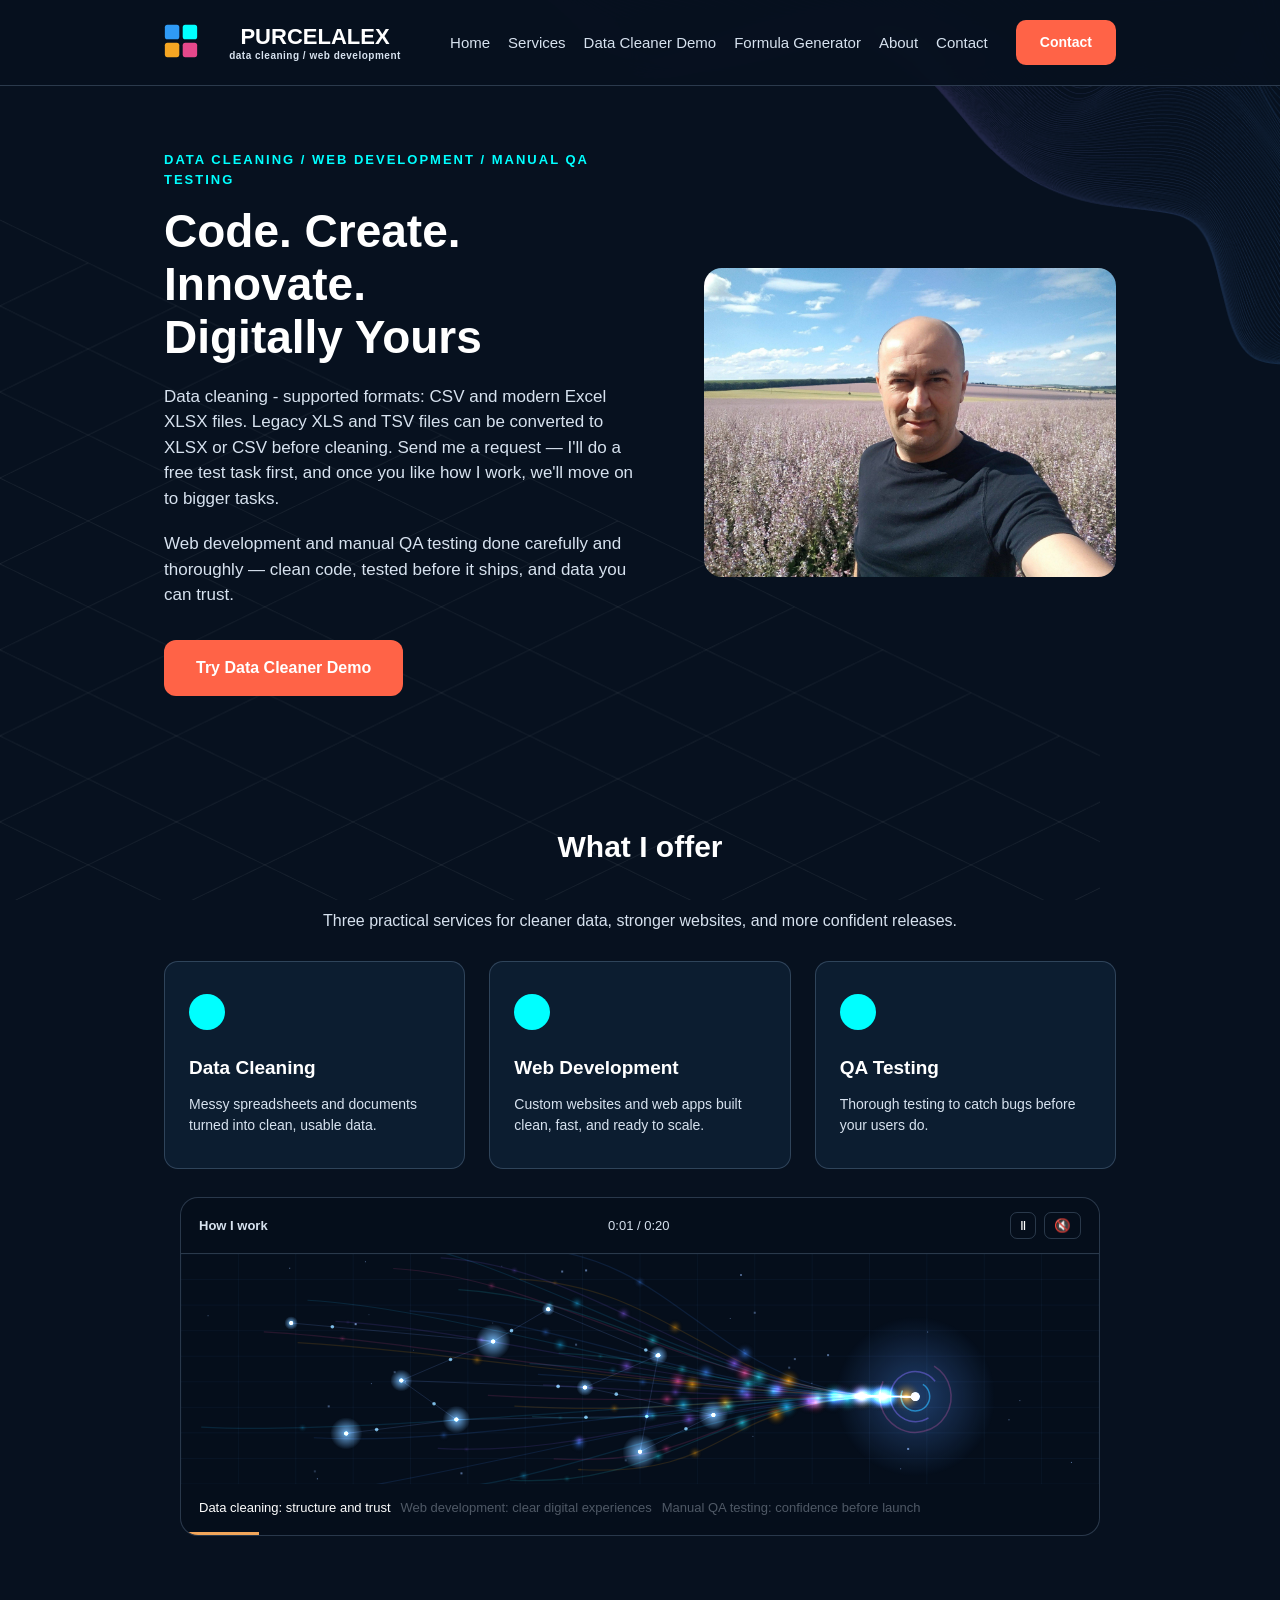
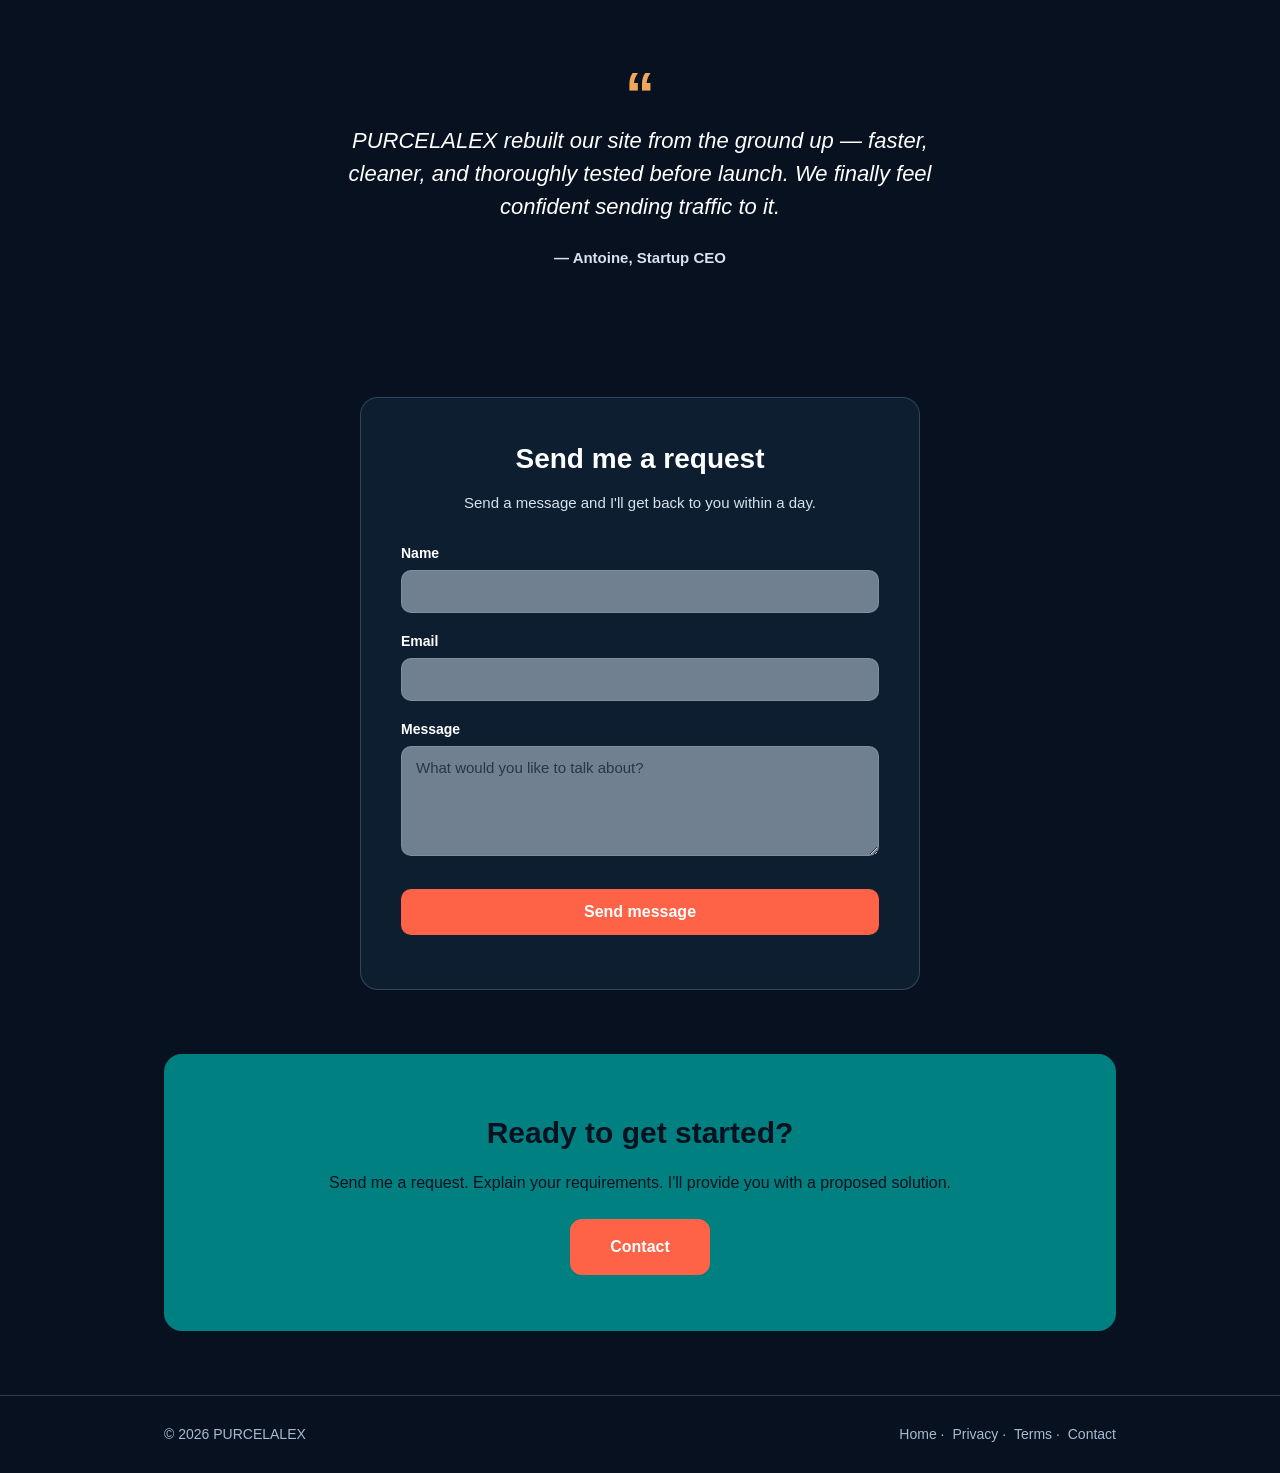
==== _deploy/index.html @ 0b71f367 "Add Dispatcher Tool nav link; Data Cleaner demo, nav script and assets - Header: new "Dispatcher Too" ====
<!DOCTYPE html>
<html lang="en">
<head>
<meta charset="UTF-8">
<meta name="viewport" content="width=device-width, initial-scale=1.0">
<title>PURCELALEX — data cleaning/web development</title>
<link rel="icon" type="image/svg+xml" href="logo-icon.svg">
<link rel="stylesheet" href="styles.css">
</head>
<body>

  <header>
    <nav class="container">
      <a href="index.html" class="logo">
        <img class="logo-mark" src="logo-iqon.svg" alt="">
        <span class="logo-copy"><span class="logo-name">PURCELALEX</span><span class="logo-tagline">data cleaning / web development</span></span>
      </a>
      <ul class="nav-links">
        <li><a href="index.html">Home</a></li>
        <li><a href="services.html">Services</a></li>
        <li><a href="data-cleaner-demo.html">Data Cleaner Demo</a></li>
        <li><a href="https://formula.purcelalex.com/">Formula Generator</a></li>
        <li><a href="about.html">About</a></li>
        <li><a href="contact.html">Contact</a></li>
      </ul>
      <button class="menu-toggle" type="button" aria-label="Open navigation menu" aria-expanded="false"><span></span><span></span><span></span></button>
      <a href="contact.html" class="btn btn-primary">Contact</a>
    </nav>
  </header>

  <section class="hero">
    <div class="container">
      <div class="hero-copy">
        <div class="eyebrow">Data Cleaning / Web development / Manual QA Testing</div>
        <h1>Code. Create. Innovate.<br>Digitally Yours</h1>
        <p>Data cleaning - supported formats: CSV and modern Excel XLSX files.
           Legacy XLS and TSV files can be converted to XLSX or CSV before cleaning. 
           Send me a request — I'll do a free test task first, and once you like how I work, we'll move on to bigger tasks.</p>
        <p>Web development and manual QA testing done carefully and thoroughly — clean code, tested before it ships, and data you can trust.</p>
        <div class="hero-ctas">
          <a href="data-cleaner-demo.html" class="btn btn-primary">Try Data Cleaner Demo</a>
        </div>

      </div>
      <div class="hero-image">
        <img src="purcelalex.jpg" alt="Portrait" class="coach-photo">
      </div>
    </div>
  </section>

  <section class="services" id="services">
    <div class="container">
      <h2>What I offer</h2>
      <p class="services-intro">Three practical services for cleaner data, stronger websites, and more confident releases.</p>
      <div class="cards">
        <div class="card">
          <div class="icon"></div>
          <h3>Data Cleaning</h3>
          <p>Messy spreadsheets and documents turned into clean, usable data.</p>
        </div>
        <div class="card">
          <div class="icon"></div>
          <h3>Web Development</h3>
          <p>Custom websites and web apps built clean, fast, and ready to scale.</p>
        </div>
        <div class="card">
          <div class="icon"></div>
          <h3>QA Testing</h3>
          <p>Thorough testing to catch bugs before your users do.</p>
        </div>
      </div>
      <div class="services-animation" id="autoAnim" aria-label="Service workflow animation">
        <div class="aa-top"><strong>How I work</strong><span class="aa-time">0:00 / 0:20</span><span class="aa-controls"><button class="aa-play" type="button" aria-label="Pause animation">Ⅱ</button><button class="aa-sound" type="button" aria-label="Enable ambient sound">🔇</button></span></div>
        <canvas class="aa-canvas"></canvas>
        <div class="aa-lines"><span class="aa-line">Data cleaning: structure and trust</span><span class="aa-line">Web development: clear digital experiences</span><span class="aa-line">Manual QA testing: confidence before launch</span></div>
        <div class="aa-bar" style="height:3px;background:var(--orange);width:0"></div>
      </div>
    </div>
  </section>

  <section class="testimonial" id="about">
    <div class="quote-mark">&ldquo;</div>
    <p>PURCELALEX rebuilt our site from the ground up — faster, cleaner, and thoroughly tested before launch. We finally feel confident sending traffic to it.</p>
    <div class="author">— Antoine, Startup CEO</div>
  </section>

  <section class="contact" id="contact">
    <div class="container">
      <div class="contact-box">
        <h2>Send me a request</h2>
        <p class="contact-sub">Send a message and I'll get back to you within a day.</p>

        <form id="contact-form" action="mailto:purcelalex@outlook.com" method="POST" enctype="text/plain">
          <div class="form-group">
            <label for="name">Name</label>
            <input type="text" id="name" name="name" required>
          </div>
          <div class="form-group">
            <label for="email">Email</label>
            <input type="email" id="email" name="email" required>
          </div>
          <div class="form-group">
            <label for="message">Message</label>
            <textarea id="message" name="message" required placeholder="What would you like to talk about?"></textarea>
          </div>
          <button type="submit" class="btn btn-primary form-submit">Send message</button>
          <div id="form-status" class="form-status" role="status"></div>
        </form>
      </div>
    </div>
  </section>

  <section class="cta-band">
    <h2>Ready to get started?</h2>
    <p>Send me a request. Explain your requirements. I'll provide you with a proposed solution.</p>
    <a href="#contact" class="btn btn-primary">Contact</a>
  </section>

  <footer>
    <div class="container">
      <p>&copy; 2026 PURCELALEX</p>
      <div class="footer-links">
        <a href="index.html">Home</a> ·
        <a href="privacy.html">Privacy</a> ·
        <a href="terms.html">Terms</a> ·
        <a href="contact.html">Contact</a>
      </div>
    </div>
  </footer>

  <script src="script.js"></script>
  <script src="nav.js"></script>
  <script src="anim.js"></script>

  <script src="logo-align.js"></script>

</body>
</html>
---- _deploy/styles.css ----
:root{
  --teal:#00FFFF;
  --teal-light:rgba(0,255,255,.14);
  --teal-light-2:rgba(0,255,255,.28);
  --teal-light-3:rgba(0,255,255,.2);
  --orange:#F2A65A;
  --bg:#07111f;
  --dark:#ffffff;
  --gray:#d7e2ef;
  --border:rgba(157,190,224,.24);
  --footer-gray:#a8bad0;
}

*{box-sizing:border-box;margin:0;padding:0;}

body{
  font-family: Arial, Helvetica, sans-serif;
  background-color:var(--bg);
  background-image:url("img/Clip%20path%20group.png"),url("img/Assets.png");
  background-repeat:no-repeat,no-repeat;
  background-position:top right,bottom left;
  background-size:min(760px,72vw) auto,min(1100px,90vw) auto;
  background-attachment:fixed;
  color:var(--dark);
  line-height:1.5;
}

a{color:inherit;text-decoration:none;}
img{max-width:100%;display:block;}

.container{
  max-width:1000px;
  margin:0 auto;
  padding:0 24px;
}

.center {
  display: flex;
  justify-content: center;
  align-items: center;
}

/* ===== NAV ===== */
header{
  border-bottom:1px solid var(--border);
  position:sticky;
  top:0;
  z-index:100;
  background:rgba(7,17,31,.92);
  backdrop-filter:blur(12px);
}
nav.container{
  display:flex;
  align-items:center;
  justify-content:space-between;
  padding-top:20px;
  padding-bottom:20px;
  flex-wrap:wrap;
  gap:16px;
}
.logo{
  display:flex;
  flex-direction:column;
  justify-content:center;
  align-items:flex-start;
  flex-direction:row;
  gap:10px;
  line-height:1.25;
}
.logo-name{
  display:block;
  font-family:Helvetica, Arial, sans-serif;
  font-size:21px;
  font-weight:700;
  color:#fff;
  white-space:nowrap;
}
.logo-mark{width:34px;height:34px;flex:0 0 34px;margin-top:1px}
.logo-copy{display:flex;flex-direction:column;justify-content:center;align-items:center;width:214px}
.logo-name{display:block;width:100%;font-size:22px;letter-spacing:0;text-align:center;transform:none}
.logo-tagline{
  font-size:10px;
  font-weight:600;
  letter-spacing:0.5px;
  color:var(--gray);
  white-space:nowrap;
}
.nav-links{
  display:flex;
  /* 18px, not 32px: with six links the header row needs 928px and
     nav.container gives it 952px. At the old 32px it needed 998px and the
     CTA wrapped onto a second line under the logo. */
  gap:18px;
  list-style:none;
}
.nav-links a{
  font-size:15px;
  color:var(--gray);
}
.nav-links a:hover{ color:var(--teal); }
.menu-toggle{
  display:none;
  width:44px;
  height:42px;
  padding:8px;
  border:1px solid var(--border);
  border-radius:10px;
  background:rgba(14,31,52,.9);
  color:#fff;
  cursor:pointer;
}
.menu-toggle span{display:block;height:2px;margin:5px 2px;background:currentColor;border-radius:2px;transition:transform .2s,opacity .2s}
.menu-toggle[aria-expanded="true"] span:nth-child(1){transform:translateY(7px) rotate(45deg)}
.menu-toggle[aria-expanded="true"] span:nth-child(2){opacity:0}
.menu-toggle[aria-expanded="true"] span:nth-child(3){transform:translateY(-7px) rotate(-45deg)}
.btn{
  display:inline-block;
  font-weight:600;
  font-size:14px;
  border-radius:10px;
  padding:12px 24px;
  border:none;
  cursor:pointer;
  text-align:center;
}
.btn-primary{
  background:#FF6347;
  color:#fff;
}
.btn-primary:hover{ background:#00FF00;color:#07111f; }
.btn-teal{
  background:#FF6347;
  color:#fff;
  border-radius:12px;
  padding:16px 32px;
  font-size:16px;
}
.btn-teal:hover{ background:#00FF00;color:#07111f; }
.btn-link{
  color:var(--teal);
  font-weight:600;
  font-size:16px;
}
.btn-outline,.btn-light{background:#FF6347;color:#fff;border-color:#FF6347}
.btn-outline:hover,.btn-light:hover{background:#00FF00;color:#07111f;border-color:#00FF00}

/* ===== HERO ===== */
.hero{
  padding:64px 0;
}
.hero .container{
  display:flex;
  align-items:center;
  gap:48px;
  flex-wrap:wrap;
}
.hero-copy{
  flex:1 1 420px;
}
.eyebrow{
  font-size:13px;
  font-weight:700;
  letter-spacing:2px;
  color:var(--teal);
  text-transform:uppercase;
}
.hero h1{
  font-size:46px;
  font-weight:700;
  line-height:1.15;
  margin-top:16px;
  color:var(--dark);
}
.hero p{
  font-size:17px;
  color:var(--gray);
  margin-top:20px;
  max-width:480px;
}
.hero-ctas{
  margin-top:32px;
  display:flex;
  align-items:center;
  gap:28px;
  flex-wrap:wrap;
}
.hero-ctas .btn-primary{
  border-radius:12px;
  padding:16px 32px;
  font-size:16px;
}
.hero-image{
  flex:1 1 340px;
  max-width:480px;
  background:var(--teal-light);
  border-radius:18px;
  aspect-ratio: 2592 / 1944;
  overflow:hidden;
}
.hero-image .coach-photo{
  width:100%;
  height:100%;
  object-fit:cover;
  object-position:center;
}

/* ===== SERVICES ===== */
.services{
  padding:64px 0;
}
.services h2{
  font-size:30px;
  font-weight:700;
  text-align:center;
  margin-bottom:40px;
}
.cards{
  display:grid;
  grid-template-columns:repeat(3, 1fr);
  gap:24px;
}
.card{
  background:rgba(14,31,52,.88);
  border:1px solid var(--border);
  border-radius:14px;
  padding:32px 24px;
  transition:transform .22s ease,box-shadow .22s ease;
  transform-origin:center;
  position:relative;
  z-index:1;
}
.card:hover{transform:scale(1.2);z-index:4;box-shadow:0 22px 48px rgba(0,0,0,.45)}
.card .icon{
  width:36px;
  height:36px;
  border-radius:50%;
  background:var(--teal);
  margin-bottom:24px;
}
.card h3{
  font-size:19px;
  font-weight:700;
  margin-bottom:12px;
}
.card p{
  font-size:14px;
  color:var(--gray);
}

/* ===== TESTIMONIAL ===== */
.testimonial{
  padding:64px 24px;
  text-align:center;
  max-width:700px;
  margin:0 auto;
}
.testimonial .quote-mark{
  font-size:60px;
  font-weight:700;
  color:var(--orange);
  line-height:1;
}
.testimonial p{
  font-size:22px;
  font-style:italic;
  color:var(--dark);
}
.testimonial .author{
  margin-top:24px;
  font-size:15px;
  font-weight:600;
  color:var(--gray);
  font-style:normal;
}

/* ===== CONTACT FORM ===== */
.contact{
  padding:64px 0;
}
.contact-box{
  max-width:560px;
  margin:0 auto;
  background:rgba(14,31,52,.94);
  border:1px solid var(--border);
  border-radius:18px;
  padding:40px;
}
.contact h2{
  font-size:28px;
  font-weight:700;
  text-align:center;
}
.contact-sub{
  text-align:center;
  color:var(--gray);
  font-size:15px;
  margin-top:12px;
  margin-bottom:28px;
}
.form-group{
  margin-bottom:18px;
}
label{
  display:block;
  font-size:14px;
  font-weight:600;
  margin-bottom:6px;
  color:var(--dark);
}
input, textarea{
  width:100%;
  font-family:inherit;
  font-size:15px;
  padding:12px 14px;
  border:1px solid var(--border);
  border-radius:10px;
  background:rgba(7,17,31,.75);
  color:var(--dark);
}
input, textarea{background:#708090;color:#07111f}
input::placeholder, textarea::placeholder{color:#263746}
input:focus, textarea:focus{
  outline:2px solid var(--teal);
  outline-offset:1px;
}
textarea{ resize:vertical; min-height:110px; }
.form-submit{
  width:100%;
  margin-top:8px;
  border-radius:10px;
  padding:14px;
  font-size:16px;
}
.form-status{
  margin-top:14px;
  font-size:14px;
  text-align:center;
}
.form-status.success{ color:var(--teal); }
.form-status.error{ color:#c0392b; }

/* ===== CTA BAND ===== */
.cta-band{
  margin:0 24px 64px;
  max-width:952px;
  margin-left:auto;
  margin-right:auto;
  background:#00FFFF;
  border-radius:18px;
  padding:56px 32px;
  text-align:center;
}
.cta-band{background:#008080}
.cta-band h2{
  color:#07111f;
  font-size:30px;
  font-weight:700;
}
.cta-band p{
  color:#07111f;
  font-size:16px;
  margin-top:16px;
}
.cta-band .btn-primary{
  margin-top:24px;
  border-radius:12px;
  padding:16px 40px;
  font-size:16px;
}

/* ===== FOOTER ===== */
footer{
  border-top:1px solid var(--border);
  padding:28px 0;
}
.services-intro{max-width:680px;margin:0 auto 28px;text-align:center;color:var(--gray)}
.services-animation{margin:28px auto 0;max-width:920px;border:1px solid var(--border);border-radius:18px;background:rgba(5,14,28,.82);overflow:hidden}
.aa-top{display:flex;justify-content:space-between;align-items:center;padding:14px 18px;border-bottom:1px solid var(--border);color:var(--gray);font-size:13px}
.aa-canvas{display:block;width:100%;height:230px}
.aa-lines{display:flex;gap:10px;flex-wrap:wrap;padding:14px 18px;color:var(--gray);font-size:13px}
.aa-line{opacity:.35;transition:opacity .25s,color .25s}.aa-line.active{opacity:1;color:#fff}
.aa-controls{display:flex;gap:8px}.aa-controls button{border:1px solid var(--border);background:transparent;color:#fff;border-radius:7px;padding:5px 9px;cursor:pointer}
footer .container{
  display:flex;
  justify-content:space-between;
  align-items:center;
  flex-wrap:wrap;
  gap:12px;
}
footer p, footer .footer-links{
  font-size:14px;
  color:var(--footer-gray);
}
.footer-links a{ margin-left:4px; }

/* ===== PAGE HERO (subpages) ===== */
.page-hero{
  padding:56px 0 8px;
  text-align:center;
}
.page-hero .eyebrow{
  display:block;
}
.page-hero h1{
  font-size:38px;
  font-weight:700;
  margin-top:12px;
  color:var(--dark);
}
.page-hero p{
  font-size:16px;
  color:var(--gray);
  max-width:600px;
  margin:16px auto 0;
}

/* ===== PROSE (long-form text: about / legal) ===== */
.prose{
  max-width:720px;
  margin:0 auto;
  padding:48px 24px 64px;
}
.prose h2{
  font-size:20px;
  font-weight:700;
  margin:32px 0 12px;
  color:var(--dark);
}
.prose h2:first-child{ margin-top:0; }
.prose p{
  font-size:15px;
  color:var(--gray);
  line-height:1.7;
  margin-bottom:16px;
}
.timeline{
  list-style:none;
  margin-top:8px;
}
.timeline li{
  padding:20px 0;
  border-bottom:1px solid var(--border);
}
.timeline li:last-child{
  border-bottom:none;
  padding-bottom:0;
}
.timeline-role{
  font-size:15px;
  font-weight:700;
  color:var(--dark);
}
.timeline-meta{
  font-size:13px;
  font-weight:600;
  letter-spacing:0.3px;
  color:var(--teal);
  margin-top:2px;
  margin-bottom:8px;
}
.timeline p{
  margin-bottom:0;
}
.prose .updated{
  font-size:13px;
  color:var(--footer-gray);
  margin-bottom:8px;
}

/* ===== RESPONSIVE ===== */
/* The header row needs about 928px. nav.container is capped at 1000px with
   24px of padding, so from roughly 1000px downwards the logo, six links and
   the CTA stop fitting on one line and the button drops beneath the logo.
   The hamburger therefore has to take over at 1000px, not at 768px. The
   768px block below still applies on phones and refines the sizing further. */
@media (max-width: 999px){
  nav.container{position:relative; flex-wrap:nowrap; gap:10px}
  nav.container .logo{min-width:0; flex:1 1 auto}
  .menu-toggle{display:block; flex:0 0 44px; margin-left:auto}
  /* Contact still reachable — it is a link inside the panel. */
  nav.container > .btn-primary{display:none}
  .nav-links{display:none; position:absolute; top:100%; left:0; right:0; order:3; width:auto;
    padding:14px 24px 18px; flex-direction:column; align-items:stretch; gap:0;
    background:rgba(7,17,31,.98); border-bottom:1px solid var(--border);
    box-shadow:0 14px 24px rgba(0,0,0,.25)}
  .nav-links.is-open{display:flex}
  .nav-links li{border-bottom:1px solid rgba(157,190,224,.14)}
  .nav-links li:last-child{border-bottom:0}
  .nav-links a{display:block; padding:11px 4px; font-size:16px}
}

@media (max-width: 768px){
  nav.container{position:relative; flex-wrap:nowrap; padding-top:14px; padding-bottom:14px; gap:10px}
  nav.container .logo{min-width:0; flex:1 1 auto; gap:8px}
  nav.container .logo-copy{width:auto; min-width:0}
  nav.container .logo-name{font-size:20px}
  nav.container .logo-tagline{font-size:9px; overflow:hidden; text-overflow:ellipsis}
  .menu-toggle{display:block; flex:0 0 44px; margin-left:auto;}
  nav.container > .btn-primary{display:none}
  .nav-links{display:none; position:absolute; top:100%; left:0; right:0; order:3; width:auto; padding:14px 24px 18px; flex-direction:column; align-items:stretch; gap:0; background:rgba(7,17,31,.98); border-bottom:1px solid var(--border); box-shadow:0 14px 24px rgba(0,0,0,.25)}
  .nav-links.is-open{display:flex}
  .nav-links li{border-bottom:1px solid rgba(157,190,224,.14)}
  .nav-links li:last-child{border-bottom:0}
  .nav-links a{display:block; padding:11px 4px; font-size:16px}
  .hero{ padding:40px 0; }
  .hero h1{ font-size:34px; }
  .logo-tagline{white-space:normal}
  .hero .container{ gap:32px; }
  .hero-image{ order:-1; width:100%; max-width:420px; margin:0 auto; }
  .cards{ grid-template-columns:1fr; }
  .services h2{ font-size:26px; }
  .testimonial p{ font-size:18px; }
  .contact-box{ padding:28px 20px; }
  .cta-band{ padding:40px 20px; margin-left:20px; margin-right:20px; }
  .cta-band h2{ font-size:24px; }
  footer .container{ flex-direction:column; text-align:center; }
}

@media (max-width: 480px){
  .hero h1{ font-size:28px; }
  .hero-ctas{ flex-direction:column; align-items:stretch; }
  .hero-ctas .btn-primary, .hero-ctas .btn-link{ text-align:center; }
  .page-hero h1{ font-size:28px; }
}
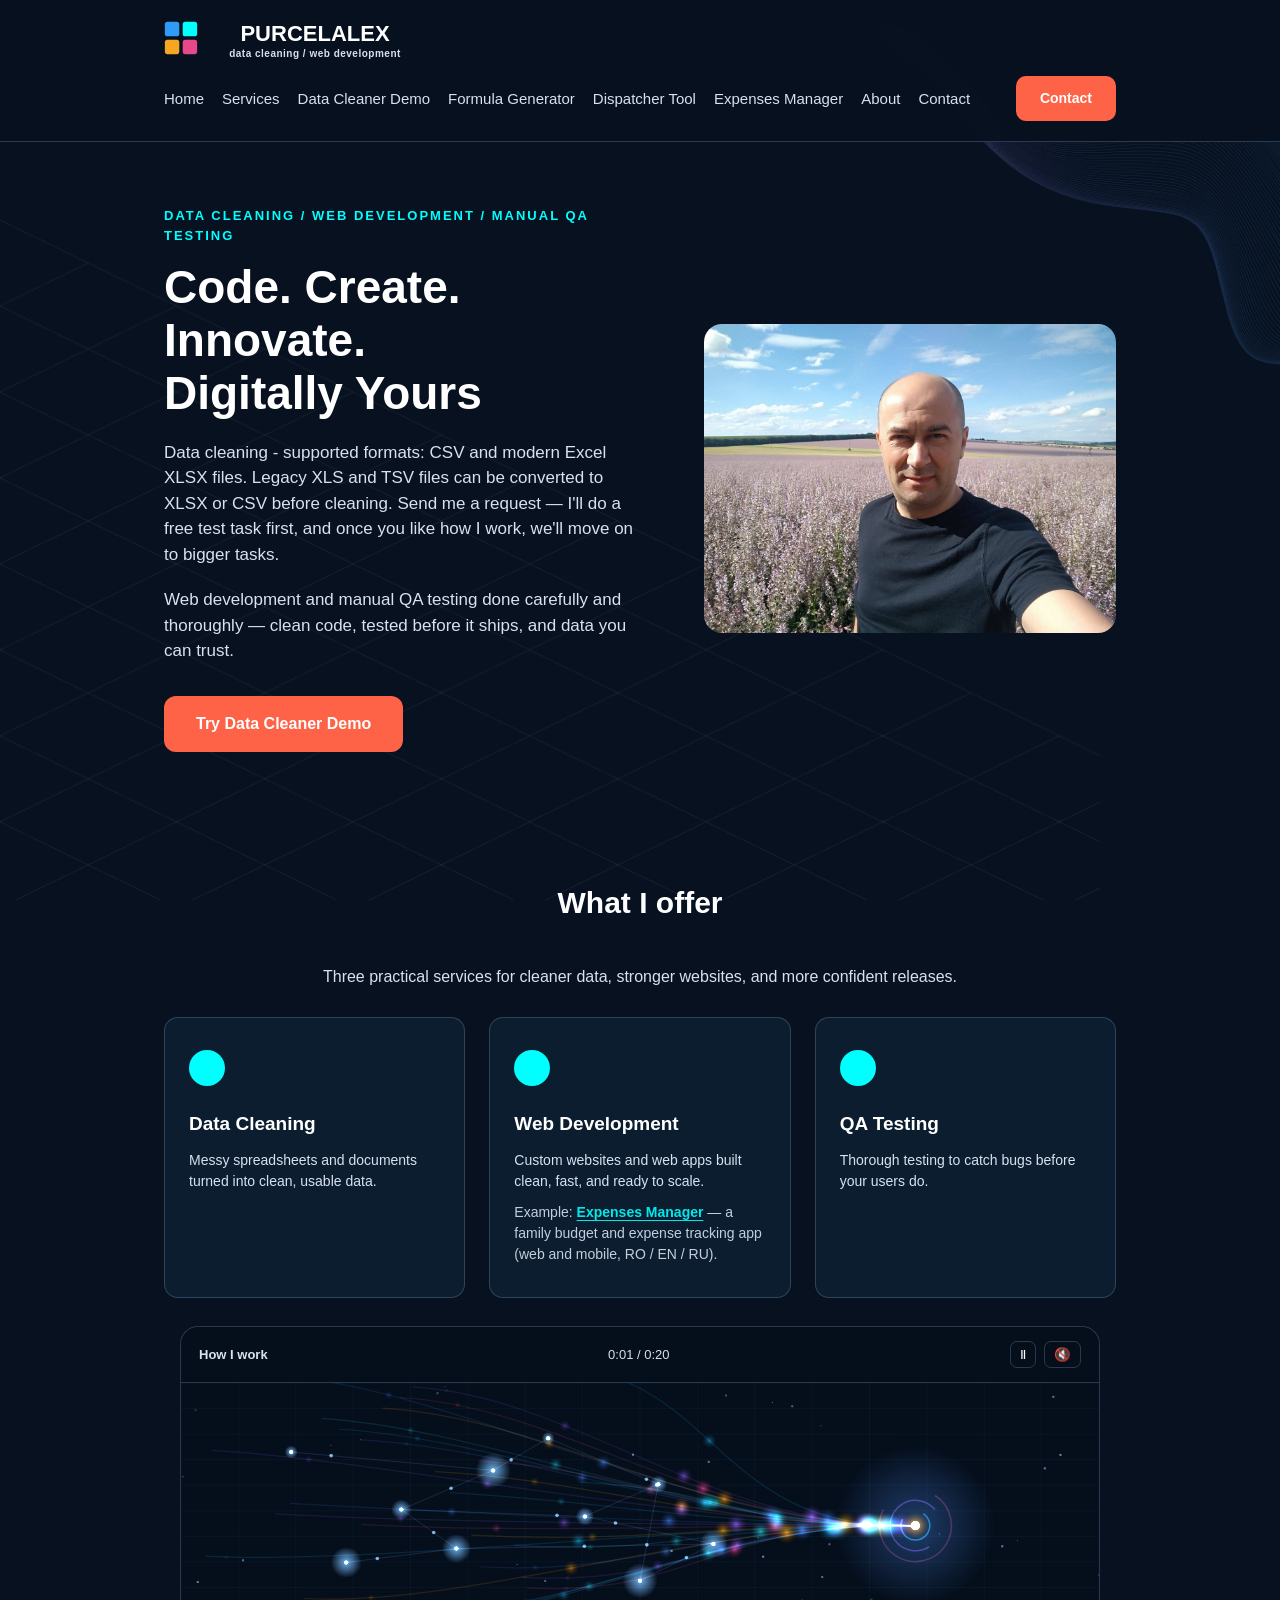
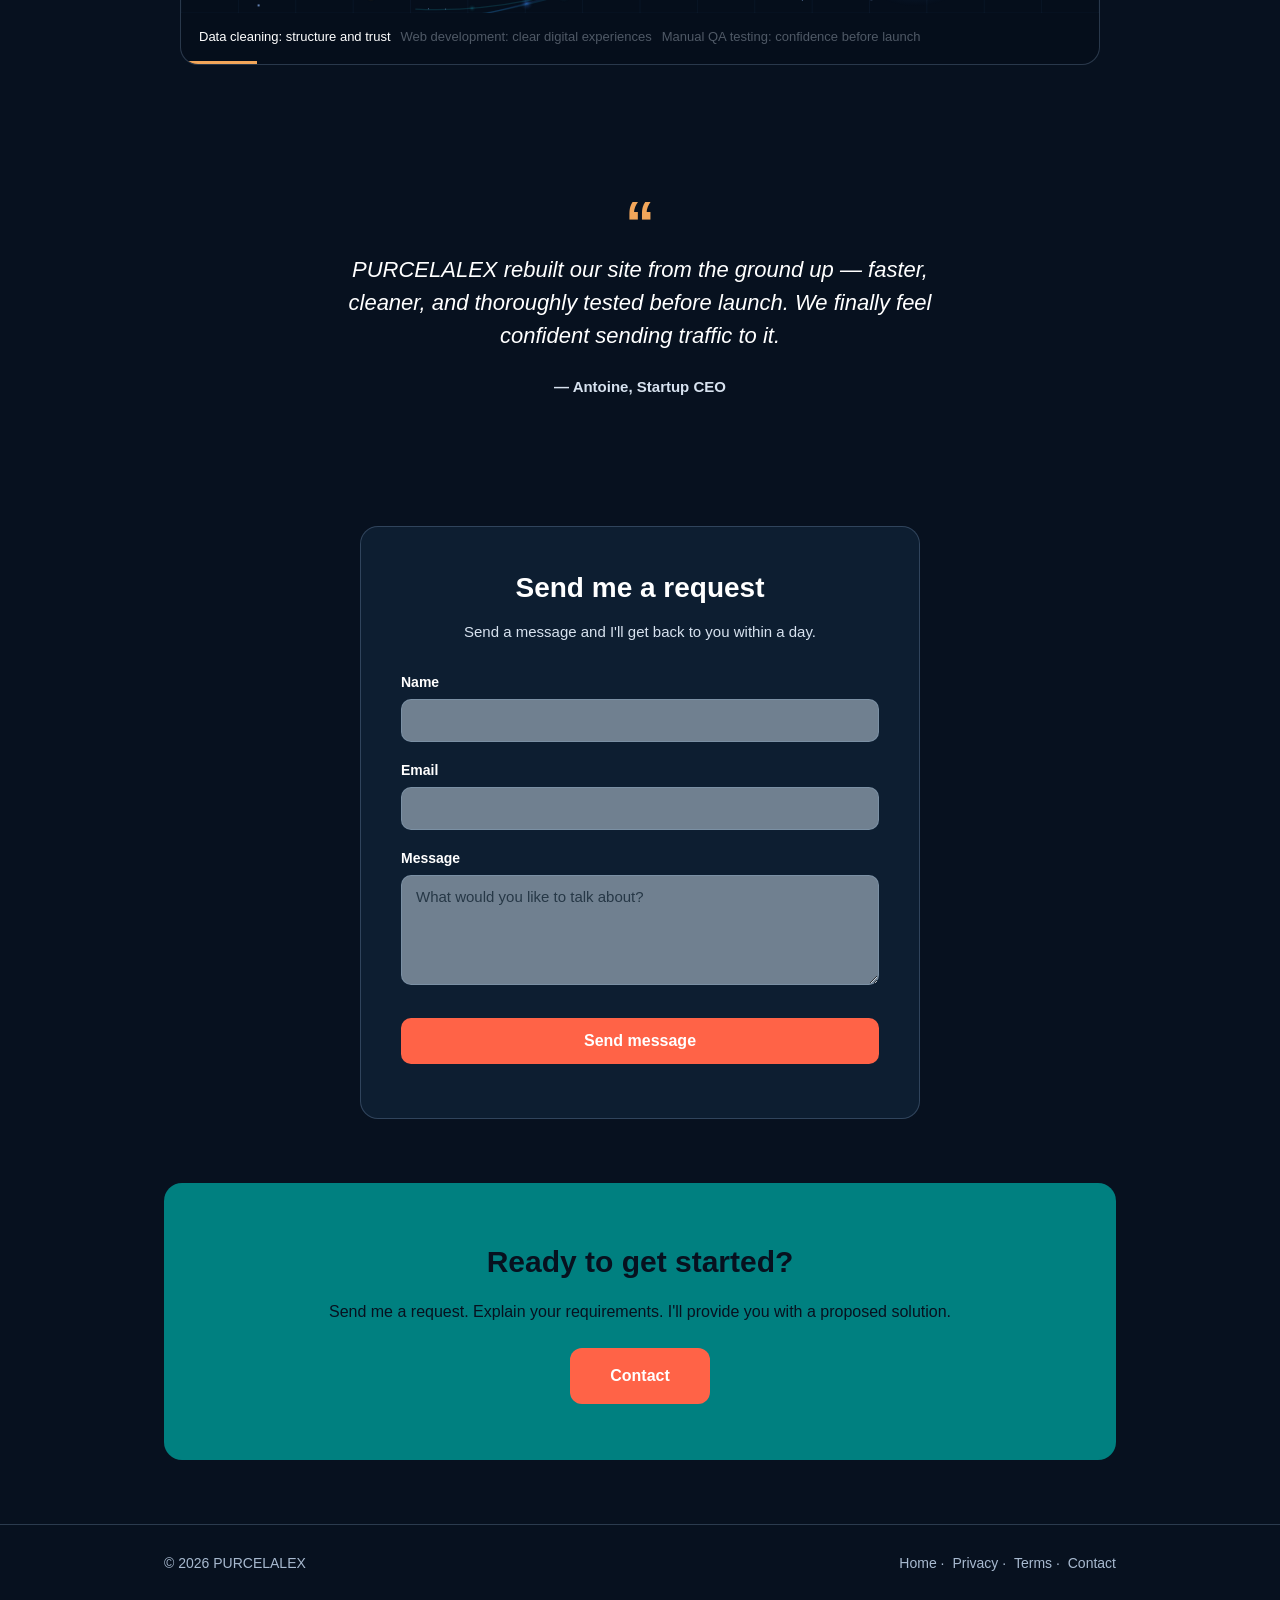
==== commit 33128512: "Add Expenses Manager links (nav on every page + example in the Web Development card) Also commits wh" ====
--- a/_deploy/index.html
+++ b/_deploy/index.html
@@ -20,6 +20,8 @@
         <li><a href="services.html">Services</a></li>
         <li><a href="data-cleaner-demo.html">Data Cleaner Demo</a></li>
         <li><a href="https://formula.purcelalex.com/">Formula Generator</a></li>
+        <li><a href="https://dispatcher.purcelalex.com/" target="_blank" rel="noopener">Dispatcher Tool</a></li>
+        <li><a href="https://expenses.purcelalex.com/" target="_blank" rel="noopener">Expenses Manager</a></li>
         <li><a href="about.html">About</a></li>
         <li><a href="contact.html">Contact</a></li>
       </ul>
@@ -62,6 +64,7 @@
           <div class="icon"></div>
           <h3>Web Development</h3>
           <p>Custom websites and web apps built clean, fast, and ready to scale.</p>
+          <p class="card-example">Example: <a href="https://expenses.purcelalex.com/" target="_blank" rel="noopener">Expenses Manager</a> — a family budget and expense tracking app (web and mobile, RO / EN / RU).</p>
         </div>
         <div class="card">
           <div class="icon"></div>
--- a/_deploy/styles.css
+++ b/_deploy/styles.css
@@ -246,6 +246,8 @@
   font-size:14px;
   color:var(--gray);
 }
+.card .card-example{margin-top:10px; font-size:14px; opacity:.9}
+.card .card-example a{color:var(--teal); font-weight:600; text-decoration:underline; text-underline-offset:3px}
 
 /* ===== TESTIMONIAL ===== */
 .testimonial{
